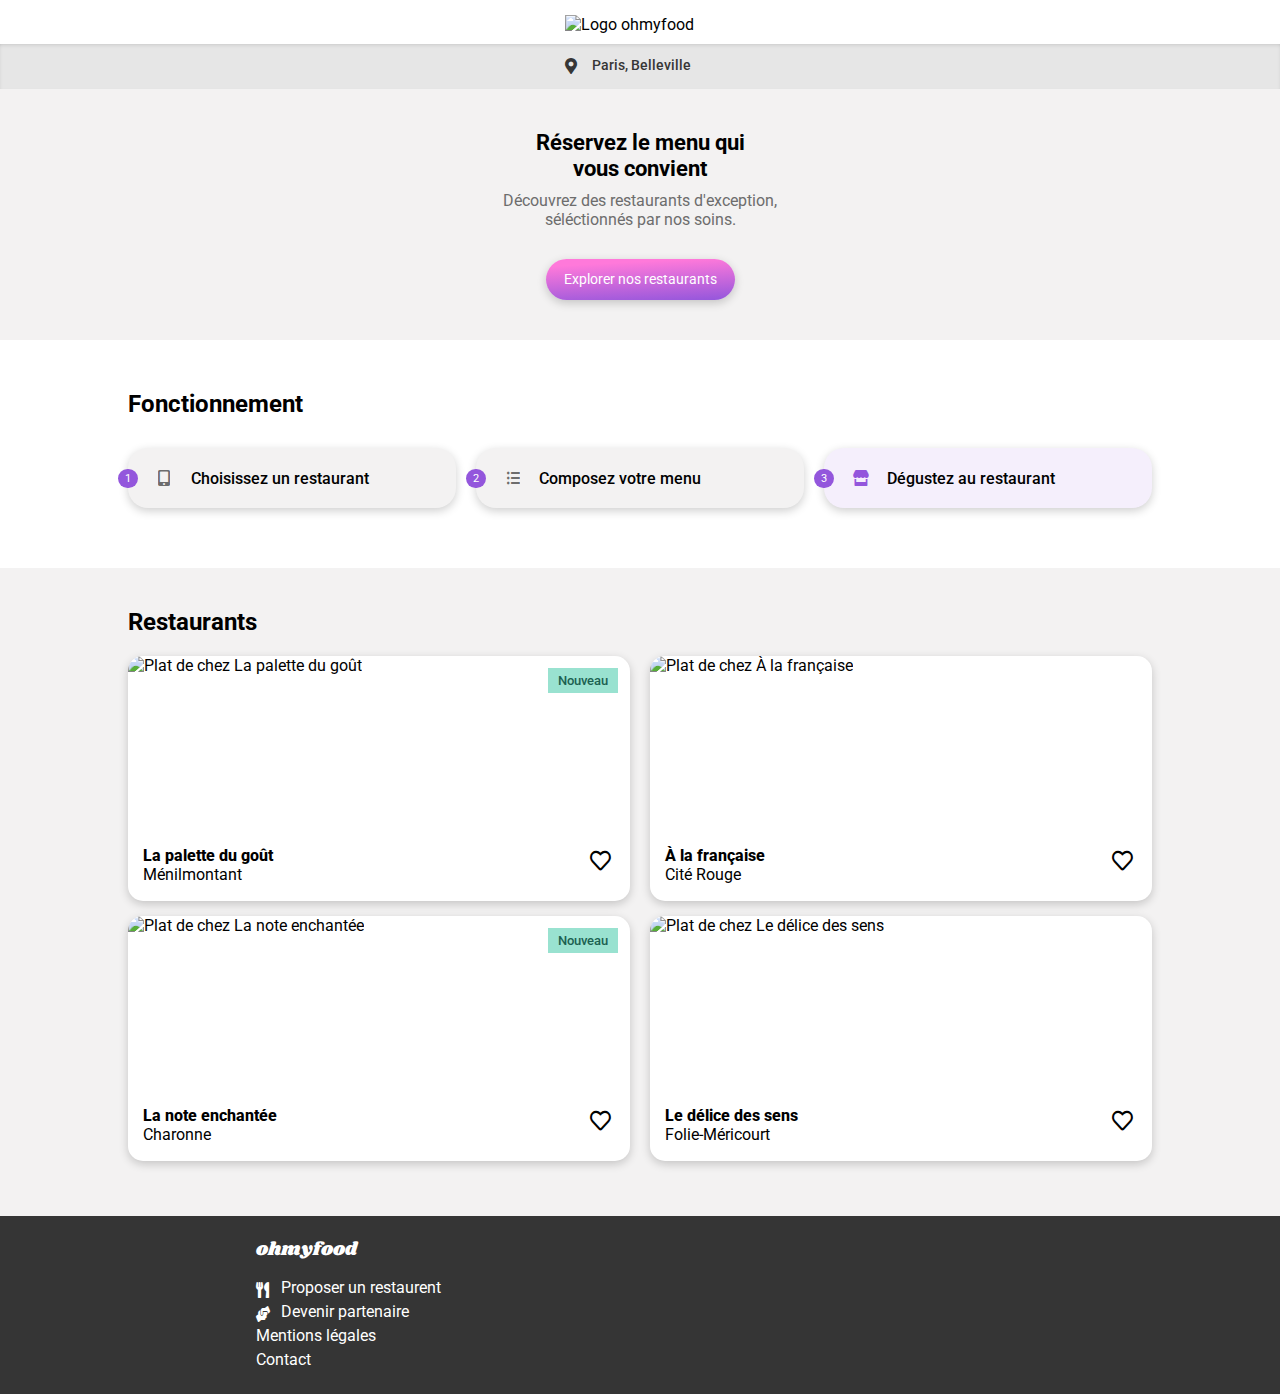
==== index.html @ 3e58fa74 "index" ====
<!DOCTYPE html>
<html lang="fr">
    <head>
        <!-- Title Bar -->
        <title>ohmyfood</title>

        <!-- Meta -->
        <meta charset="utf-8" />
        <meta name="viewport" content="width=device-width, initial-scale=1.0">

        <!-- CSS -->
        <link rel="stylesheet" type="text/css" href="sass/style_accueil.css" />

        <!-- FontAwesome -->
        <link rel="stylesheet" href="https://cdnjs.cloudflare.com/ajax/libs/font-awesome/5.15.4/css/all.min.css">
    </head>

    <body>
        <header>
            <!-- Logo -->
            <div class="logo">
                <img src="images/logo/ohmyfood.png" alt="Logo ohmyfood">
            </div>
        </header>
        
        <main>
            <!-- Location -->
            <div class="location">
                <div class="location__logo">
                    <i class="fas fa-map-marker-alt"></i>
                </div>

                <p class="location__text">
                    Paris, Belleville
                </p>
            </div>

            <!-- Reservation -->
            <div class="reservation">
                <h2 class="reservation__title">
                    Réservez le menu qui<br>
                    vous convient
                </h2>

                <p class="reservation__subtitle">
                    Découvrez des restaurants d'exception,<br>
                    séléctionnés par nos soins.
                </p>

                <a href="#restaurants" class="reservation__button">
                    Explorer nos restaurants
                </a>
            </div>

            <!-- Functioning -->
            <div class="functioning">
                <h2 class="functioning__title">
                    Fonctionnement
                </h2>

                <div class="functioning__block">
                    <div class="functioning__block__case">
                        <span class="functioning__block__case__number">
                            1
                        </span>

                        <div class="functioning__block__case__logo">
                            <i class="fas fa-mobile-alt"></i>
                        </div>

                        <p class="functioning__block__case__text">
                            Choisissez un restaurant
                        </p>
                    </div>

                    <div class="functioning__block__case">
                        <span class="functioning__block__case__number">
                            2
                        </span>

                        <div class="functioning__block__case__logo">
                            <i class="fas fa-list-ul"></i>
                        </div>

                        <p class="functioning__block__case__text">
                            Composez votre menu
                        </p>
                    </div>

                    <div class="functioning__block__case functioning__block__case--modifer">
                        <span class="functioning__block__case__number">
                            3
                        </span>

                        <div class="functioning__block__case__logo functioning__block__case__logo--modifer">
                            <i class="fas fa-store"></i>
                        </div>

                        <p class="functioning__block__case__text">
                            Dégustez au restaurant
                        </p>
                    </div>
                </div>
            </div>

            <!-- Restaurants -->
            <section id="restaurants">
                <div class="restaurants">
                    <h2 class="restaurants__title">
                        Restaurants
                    </h2>
                    
                    <div class="restaurants__case">
                        <a href="menu/menu-1.html">
                            <div class="restaurants__case__block">
                                <div class="restaurants__case__block__image">
                                    <img src="images/restaurants/jay-wennington-N_Y88TWmGwA-unsplash.jpg" alt="Plat de chez La palette du goût" class="restaurants__case__block__image--modifer-b">
                                    
                                    <p class="restaurants__case__block__image__new">
                                        Nouveau
                                    </p>
                                </div>
        
                                <div class="restaurants__case__block__meals">
                                    <div class="restaurants__case__block__meals__text">
                                        <span class="restaurants__case__block__meals__text--modifer">
                                            La palette du goût<br>
                                        </span>
                                        Ménilmontant
                                    </div>
        
                                    <div class="restaurants__case__block__meals__heart">
                                        <i class="far fa-heart hollow"></i>
                                        <i class="fas fa-heart full"></i>
                                    </div>
                                </div>
                            </div>
                        </a>
        
                        <a href="menu/menu-2.html">
                            <div class="restaurants__case__block">
                                <div class="restaurants__case__block__image">
                                    <img src="images/restaurants/stil-u2Lp8tXIcjw-unsplash.jpg" alt="Plat de chez La note enchantée" class="restaurants__case__block__image--modifer">
                                    
                                    <p class="restaurants__case__block__image__new">
                                        Nouveau
                                    </p>
                                </div>
        
                                <div class="restaurants__case__block__meals">
                                    <div class="restaurants__case__block__meals__text">
                                        <span class="restaurants__case__block__meals__text--modifer">
                                            La note enchantée<br>
                                        </span>
                                        Charonne
                                    </div>
        
                                    <div class="restaurants__case__block__meals__heart">
                                        <i class="far fa-heart hollow"></i>
                                        <i class="fas fa-heart full"></i>
                                    </div>
                                </div>
                            </div>
                        </a>
                    </div>

                    <div class="restaurants__case">
                        <a href="menu/menu-3.html">
                            <div class="restaurants__case__block">
                                <div class="restaurants__case__block__image">
                                    <img src="images/restaurants/toa-heftiba-DQKerTsQwi0-unsplash.jpg" alt="Plat de chez À la française" class="restaurants__case__block__image--modifer-b">
                                </div>
        
                                <div class="restaurants__case__block__meals">
                                    <div class="restaurants__case__block__meals__text">
                                        <span class="restaurants__case__block__meals__text--modifer">
                                            À la française<br>
                                        </span>
                                        Cité Rouge
                                    </div>
        
                                    <div class="restaurants__case__block__meals__heart">
                                        <i class="far fa-heart hollow"></i>
                                        <i class="fas fa-heart full"></i>
                                    </div>
                                </div>
                            </div>
                        </a>
        
                        <a href="menu/menu-4.html">
                            <div class="restaurants__case__block">
                                <div class="restaurants__case__block__image">
                                    <img src="images/restaurants/louis-hansel-shotsoflouis-qNBGVyOCY8Q-unsplash.jpg"
                                    alt="Plat de chez Le délice des sens" class="restaurants__case__block__image--modifer-b">
                                </div>
        
                                <div class="restaurants__case__block__meals">
                                    <div class="restaurants__case__block__meals__text">
                                        <span class="restaurants__case__block__meals__text--modifer">
                                            Le délice des sens<br>
                                        </span>
                                        Folie-Méricourt
                                    </div>
        
                                    <div class="restaurants__case__block__meals__heart">
                                        <i class="far fa-heart hollow"></i>
                                        <i class="fas fa-heart full"></i>
                                    </div>
                                </div>
                            </div>
                        </a>
                    </div>
                </div>
            </section>
        </main>

        <footer>
            <div class="footer">
                <div class="footer__block">
                    <h3 class="footer__block__title">
                        ohmyfood
                    </h3>
    
                    <div class="footer__block__row">
                        <div class="footer__block__row__logo">
                            <i class="fas fa-utensils"></i>
                        </div>
    
                        <a href="#" class="footer__block__row__text">
                            Proposer un restaurent
                        </a>
                    </div>
    
                    <div class="footer__block__row">
                        <div class="footer__block__row__logo">
                            <i class="fas fa-hands-helping"></i>
                        </div>
    
                        <a href="#" class="footer__block__row__text">
                            Devenir partenaire
                        </a>
                    </div>
    
                    <a href="#" class="footer__block__text">
                        Mentions légales
                    </a>
    
                    <a class="footer__block__text" href="mailto:contact@ohmyfood.com">
                        Contact
                    </a>
                </div>
            </div>
        </footer>
    </body>
</html>
---- sass/style_accueil.css ----
@import url("https://fonts.googleapis.com/css2?family=Roboto:wght@100;300;400;500;700;900&family=Shrikhand&display=swap");
* {
  margin: 0;
  padding: 0;
  -webkit-box-sizing: border-box;
          box-sizing: border-box;
  font-family: 'Roboto', sans-serif;
}

a {
  text-decoration: none;
  color: initial;
}

.logo {
  display: -webkit-box;
  display: -ms-flexbox;
  display: flex;
  -webkit-box-pack: center;
      -ms-flex-pack: center;
          justify-content: center;
  max-width: 375px;
  margin: auto;
  padding: 15px 0 10px 0;
}

.logo > img {
  width: 40%;
}

.location {
  display: -webkit-box;
  display: -ms-flexbox;
  display: flex;
  -webkit-box-pack: center;
      -ms-flex-pack: center;
          justify-content: center;
  padding: 13px 0;
  background: #e6e6e6;
  -webkit-box-shadow: inset 0 2px 10px -8px black;
          box-shadow: inset 0 2px 10px -8px black;
  color: #363636;
}

.location__logo {
  position: relative;
  right: 20px;
}

.location__text {
  position: relative;
  right: 5px;
  font-size: 90%;
  font-weight: 500;
}

.reservation {
  display: -webkit-box;
  display: -ms-flexbox;
  display: flex;
  -webkit-box-orient: vertical;
  -webkit-box-direction: normal;
      -ms-flex-direction: column;
          flex-direction: column;
  -webkit-box-align: center;
      -ms-flex-align: center;
          align-items: center;
  padding: 40px 0;
  background: #f3f2f2;
  text-align-last: center;
}

.reservation__title {
  margin-bottom: 10px;
  font-size: 140%;
}

.reservation__subtitle {
  margin-bottom: 30px;
  color: #6d6d6d;
}

.reservation__button {
  -webkit-box-shadow: 0 3px 10px 0 #00000031;
          box-shadow: 0 3px 10px 0 #00000031;
  padding: 12px 18px;
  border: none;
  background: linear-gradient(-3deg, #9356DC 0%, #FF79DA 85%);
  border-radius: 30px;
  font-size: 90%;
  color: white;
  cursor: pointer;
  -webkit-transition: all 200ms;
  transition: all 200ms;
}

.reservation__button:hover {
  -webkit-box-shadow: 0px 3px 10px 0px #00000071;
          box-shadow: 0px 3px 10px 0px #00000071;
  -webkit-filter: brightness(105%);
          filter: brightness(105%);
  -webkit-transform: scale(1.05);
          transform: scale(1.05);
}

.functioning {
  width: 90%;
  max-width: 1024px;
  margin: auto;
  padding: 50px 0;
}

.functioning__title {
  margin-bottom: 20px;
}

.functioning__block {
  display: -webkit-box;
  display: -ms-flexbox;
  display: flex;
  -webkit-box-orient: vertical;
  -webkit-box-direction: normal;
      -ms-flex-direction: column;
          flex-direction: column;
  -webkit-box-align: end;
      -ms-flex-align: end;
          align-items: flex-end;
}

@media screen and (min-width: 1024px) {
  .functioning__block {
    -webkit-box-orient: horizontal;
    -webkit-box-direction: normal;
        -ms-flex-direction: row;
            flex-direction: row;
    -webkit-box-pack: justify;
        -ms-flex-pack: justify;
            justify-content: space-between;
  }
}

.functioning__block__case {
  -webkit-box-shadow: 0 3px 10px 0 #00000031;
          box-shadow: 0 3px 10px 0 #00000031;
  display: -webkit-box;
  display: -ms-flexbox;
  display: flex;
  -webkit-box-align: center;
      -ms-flex-align: center;
          align-items: center;
  width: 95%;
  height: 60px;
  margin: 10px 0;
  border-radius: 20px;
  background: #f3f2f2;
}

@media screen and (min-width: 1024px) {
  .functioning__block__case {
    width: 32%;
  }
}

.functioning__block__case--modifer {
  background: #9256dc18;
}

.functioning__block__case__number {
  position: relative;
  right: 10px;
  padding: 3px 7px;
  border-radius: 30px;
  background: #9356DC;
  color: white;
  font-size: 70%;
}

.functioning__block__case__logo {
  display: -webkit-box;
  display: -ms-flexbox;
  display: flex;
  -webkit-box-pack: center;
      -ms-flex-pack: center;
          justify-content: center;
  width: 10%;
  color: #6d6d6d;
}

.functioning__block__case__logo--modifer {
  color: #9356DC;
}

.functioning__block__case__logo .fa-mobile-alt {
  -webkit-transform: scale(1.2, 1);
          transform: scale(1.2, 1);
}

.functioning__block__case__logo .fa-list-ul {
  -webkit-transform: scale(0.8, 1);
          transform: scale(0.8, 1);
}

.functioning__block__case__logo .fa-store {
  -webkit-transform: scale(0.8, 1);
          transform: scale(0.8, 1);
}

.functioning__block__case__text {
  margin-left: 10px;
  font-weight: 500;
}

#restaurants {
  background: #f3f2f2;
}

.restaurants {
  width: 90%;
  max-width: 1024px;
  margin: auto;
  padding: 40px 0px;
  background: #f3f2f2;
}

@media screen and (min-width: 1024px) {
  .restaurants {
    display: -webkit-box;
    display: -ms-flexbox;
    display: flex;
    -ms-flex-wrap: wrap;
        flex-wrap: wrap;
    -webkit-box-pack: justify;
        -ms-flex-pack: justify;
            justify-content: space-between;
  }
}

.restaurants__title {
  margin-bottom: 20px;
}

@media screen and (min-width: 1024px) {
  .restaurants__title {
    width: 100%;
  }
}

@media screen and (min-width: 1024px) {
  .restaurants__case {
    width: 49%;
  }
}

.restaurants__case__block {
  -webkit-box-shadow: 0 3px 10px 0 #00000031;
          box-shadow: 0 3px 10px 0 #00000031;
  height: 245px;
  margin-bottom: 15px;
  border-radius: 15px;
  background: white;
  overflow: hidden;
  -webkit-transition: all 200ms;
  transition: all 200ms;
}

@media screen and (min-width: 1024px) {
  .restaurants__case__block {
    width: 100%;
  }
}

.restaurants__case__block:hover {
  -webkit-box-shadow: 0px 3px 10px 0px #00000071;
          box-shadow: 0px 3px 10px 0px #00000071;
  -webkit-filter: brightness(105%);
          filter: brightness(105%);
  -webkit-transform: scale(1.01);
          transform: scale(1.01);
}

.restaurants__case__block__image {
  position: relative;
  height: 175px;
  overflow: hidden;
}

.restaurants__case__block__image > img {
  width: 102%;
  height: 175px;
  -o-object-fit: cover;
     object-fit: cover;
}

@media screen and (min-width: 425px) {
  .restaurants__case__block__image > img {
    -o-object-position: calc(0% + 0%) 62%;
       object-position: calc(0% + 0%) 62%;
  }
}

.restaurants__case__block__image--modifer {
  -o-object-position: calc(0% + 0%) 62%;
     object-position: calc(0% + 0%) 62%;
}

.restaurants__case__block__image--modifer-b {
  -o-object-position: bottom;
     object-position: bottom;
}

.restaurants__case__block__image__new {
  position: absolute;
  top: 12px;
  right: 12px;
  display: -webkit-box;
  display: -ms-flexbox;
  display: flex;
  -webkit-box-pack: end;
      -ms-flex-pack: end;
          justify-content: flex-end;
  padding: 5px 10px;
  background: #99E2D0;
  color: #1b6150;
  font-size: 80%;
  font-weight: 500;
}

.restaurants__case__block__meals {
  display: -webkit-box;
  display: -ms-flexbox;
  display: flex;
  -webkit-box-pack: justify;
      -ms-flex-pack: justify;
          justify-content: space-between;
}

.restaurants__case__block__meals__text {
  margin: 15px;
}

.restaurants__case__block__meals__text--modifer {
  font-weight: 800;
}

.restaurants__case__block__meals__heart {
  margin: 22px;
  cursor: pointer;
}

.restaurants__case__block__meals__heart .hollow {
  position: absolute;
  -webkit-transform: scale(1.3, 1.4);
          transform: scale(1.3, 1.4);
  opacity: 100%;
}

.restaurants__case__block__meals__heart .hollow:hover {
  opacity: 0%;
}

.restaurants__case__block__meals__heart .full {
  -webkit-transform: scale(1.3, 1.4);
          transform: scale(1.3, 1.4);
  opacity: 0%;
}

.restaurants__case__block__meals__heart .full:hover {
  opacity: 100%;
}

.footer {
  background: #353535;
}

.footer__block {
  width: 90%;
  max-width: 768px;
  margin: auto;
  padding: 20px 0;
  color: white;
}

.footer__block__title {
  margin-bottom: 15px;
  font-family: "Shrikhand", sans-serif;
  font-weight: 100;
}

.footer__block__row {
  display: -webkit-box;
  display: -ms-flexbox;
  display: flex;
  -webkit-box-align: center;
      -ms-flex-align: center;
          align-items: center;
}

.footer__block__row__logo .fa-utensils {
  margin-right: 7px;
}

.footer__block__row__logo .fa-hands-helping {
  width: 0%;
  -webkit-transform: scale(0.7, 1);
          transform: scale(0.7, 1);
}

.footer__block__row__text {
  margin: 0 0 5px 5px;
}

.footer__block__text {
  display: -webkit-box;
  display: -ms-flexbox;
  display: flex;
  -webkit-box-orient: vertical;
  -webkit-box-direction: normal;
      -ms-flex-direction: column;
          flex-direction: column;
  margin-bottom: 5px;
}

.footer a {
  color: white;
}

.footer a:hover {
  text-decoration: underline;
}
/*# sourceMappingURL=style_accueil.css.map */
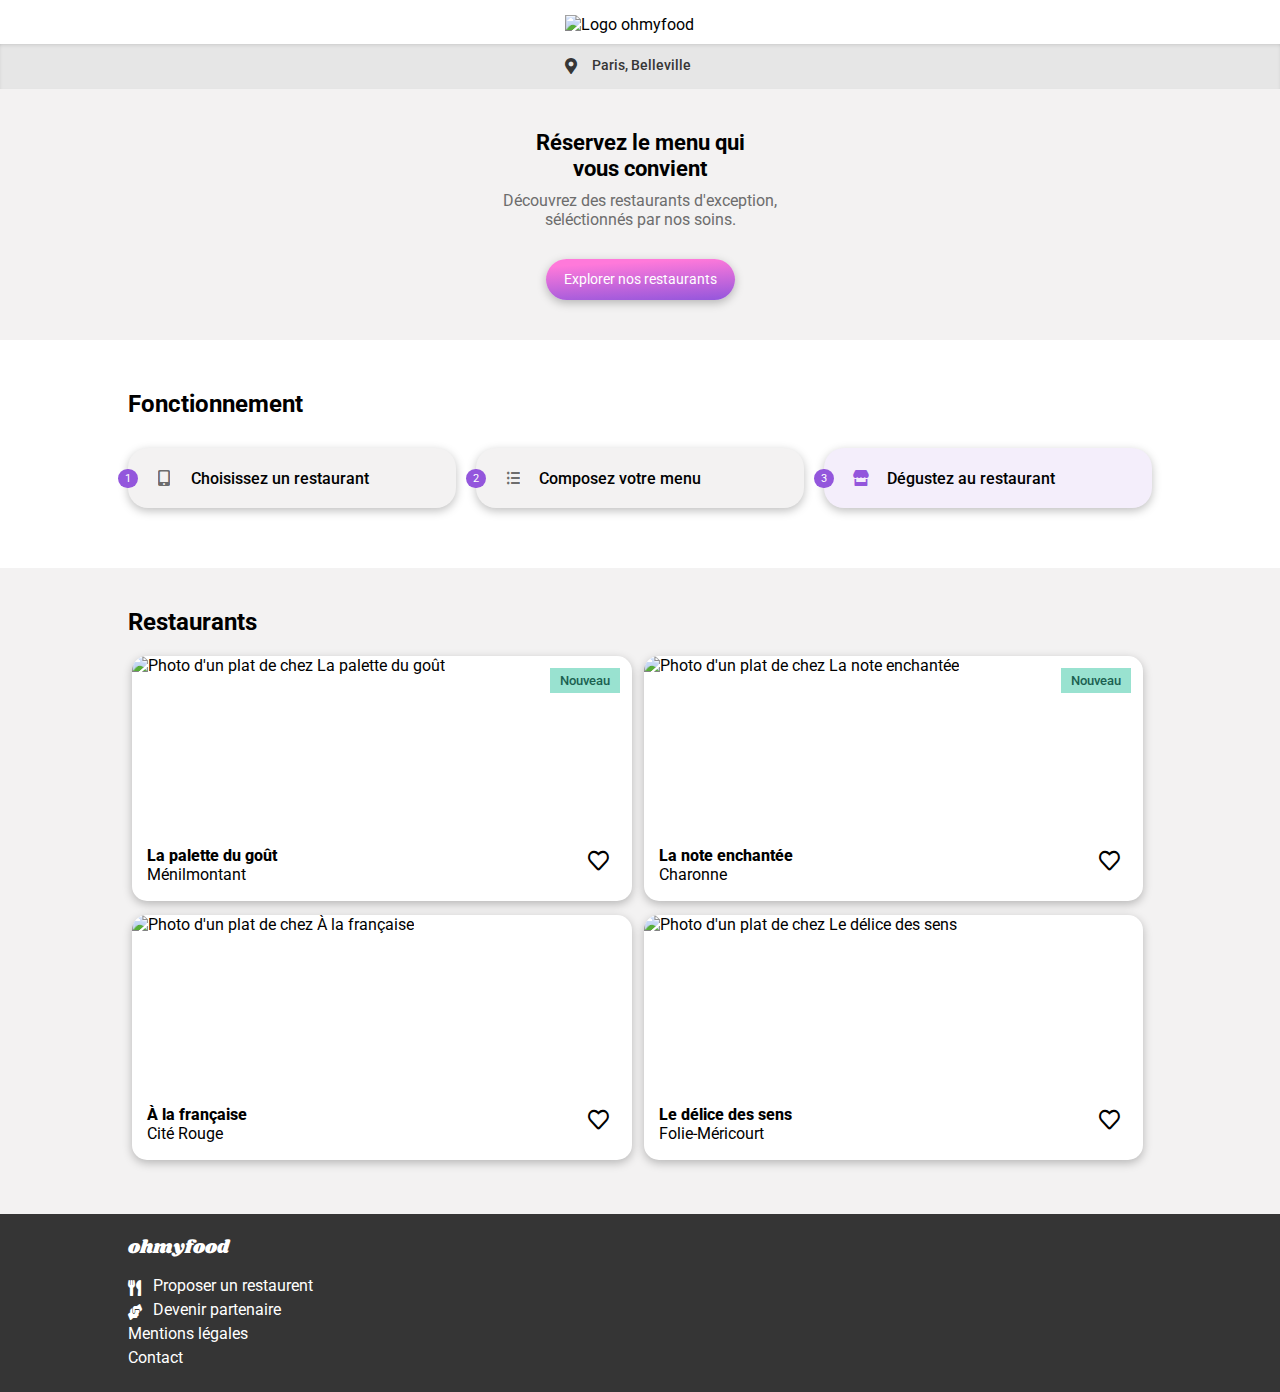
==== commit 144e2cd9: "Animation of the home page + optimization" ====
--- a/index.html
+++ b/index.html
@@ -8,14 +8,39 @@
         <meta charset="utf-8" />
         <meta name="viewport" content="width=device-width, initial-scale=1.0">
 
+        <!-- FontAwesome -->
+        <link rel="stylesheet" href="https://cdnjs.cloudflare.com/ajax/libs/font-awesome/5.15.4/css/all.min.css">
+
         <!-- CSS -->
         <link rel="stylesheet" type="text/css" href="sass/style_accueil.css" />
-
-        <!-- FontAwesome -->
-        <link rel="stylesheet" href="https://cdnjs.cloudflare.com/ajax/libs/font-awesome/5.15.4/css/all.min.css">
     </head>
 
     <body>
+
+        <!-- Loading spinner -->
+        <div class="loading">
+
+            <!-- Block -->
+            <div class="loading__spinner">
+
+                <!-- Reverse bar -->
+                <div class="loading__spinner__bar loading__spinner__bar--3 loading__spinner__bar--3--reverse"></div>
+                <div class="loading__spinner__bar loading__spinner__bar--2 loading__spinner__bar--2--reverse"></div>
+                <div class="loading__spinner__bar loading__spinner__bar--1 loading__spinner__bar--1--reverse"></div>
+
+                <!-- Text -->
+                <div class="loading__spinner__text">
+                    CHARGEMENT...
+                </div>
+
+                <!-- Bar -->
+                <div class="loading__spinner__bar loading__spinner__bar--1"></div>
+                <div class="loading__spinner__bar loading__spinner__bar--2"></div>
+                <div class="loading__spinner__bar loading__spinner__bar--3"></div>
+            </div>
+        </div>
+
+        <!-- Header -->
         <header>
             <!-- Logo -->
             <div class="logo">
@@ -23,139 +48,204 @@
             </div>
         </header>
         
+        <!-- Main -->
         <main>
             <!-- Location -->
             <div class="location">
+
+                <!-- Logo -->
                 <div class="location__logo">
                     <i class="fas fa-map-marker-alt"></i>
                 </div>
 
+                <!-- Text -->
                 <p class="location__text">
                     Paris, Belleville
                 </p>
             </div>
 
-            <!-- Reservation -->
-            <div class="reservation">
-                <h2 class="reservation__title">
-                    Réservez le menu qui<br>
-                    vous convient
-                </h2>
-
-                <p class="reservation__subtitle">
-                    Découvrez des restaurants d'exception,<br>
-                    séléctionnés par nos soins.
-                </p>
-
-                <a href="#restaurants" class="reservation__button">
-                    Explorer nos restaurants
-                </a>
-            </div>
-
-            <!-- Functioning -->
-            <div class="functioning">
-                <h2 class="functioning__title">
-                    Fonctionnement
-                </h2>
-
-                <div class="functioning__block">
-                    <div class="functioning__block__case">
-                        <span class="functioning__block__case__number">
-                            1
-                        </span>
-
-                        <div class="functioning__block__case__logo">
-                            <i class="fas fa-mobile-alt"></i>
-                        </div>
-
-                        <p class="functioning__block__case__text">
-                            Choisissez un restaurant
-                        </p>
-                    </div>
-
-                    <div class="functioning__block__case">
-                        <span class="functioning__block__case__number">
-                            2
-                        </span>
-
-                        <div class="functioning__block__case__logo">
-                            <i class="fas fa-list-ul"></i>
-                        </div>
-
-                        <p class="functioning__block__case__text">
-                            Composez votre menu
-                        </p>
-                    </div>
-
-                    <div class="functioning__block__case functioning__block__case--modifer">
-                        <span class="functioning__block__case__number">
-                            3
-                        </span>
-
-                        <div class="functioning__block__case__logo functioning__block__case__logo--modifer">
-                            <i class="fas fa-store"></i>
-                        </div>
-
-                        <p class="functioning__block__case__text">
-                            Dégustez au restaurant
-                        </p>
-                    </div>
-                </div>
-            </div>
-
-            <!-- Restaurants -->
+            <!-- Section 1 -->
+            <section id="reservation">
+
+                <!-- Reservation -->
+                <div class="reservation">
+
+                    <!-- Ttile -->
+                    <h2 class="reservation__title">
+                        Réservez le menu qui<br>
+                        vous convient
+                    </h2>
+
+                    <!-- Subtitle -->
+                    <p class="reservation__subtitle">
+                        Découvrez des restaurants d'exception,<br>
+                        séléctionnés par nos soins.
+                    </p>
+
+                    <!-- Button -->
+                    <a href="#restaurants" class="reservation__button">
+                        Explorer nos restaurants
+                    </a>
+                </div>
+            </section>
+
+            <!-- Section 2 -->
+            <section id="functioning">
+
+                <!-- Functioning -->
+                <div class="functioning">
+
+                    <!-- Title -->
+                    <h2 class="functioning__title">
+                        Fonctionnement
+                    </h2>
+
+                    <!-- Block -->
+                    <div class="functioning__block">
+
+                        <!-- Block 1 -->
+                        <div class="functioning__block__case">
+
+                            <!-- Number -->
+                            <span class="functioning__block__case__number">
+                                1
+                            </span>
+
+                            <!-- Logo -->
+                            <div class="functioning__block__case__logo">
+                                <i class="fas fa-mobile-alt"></i>
+                            </div>
+
+                            <!-- Text -->
+                            <p class="functioning__block__case__text">
+                                Choisissez un restaurant
+                            </p>
+                        </div>
+
+                        <!-- Block 2 -->
+                        <div class="functioning__block__case">
+
+                            <!-- Number -->
+                            <span class="functioning__block__case__number">
+                                2
+                            </span>
+
+                            <!-- Logo -->
+                            <div class="functioning__block__case__logo">
+                                <i class="fas fa-list-ul"></i>
+                            </div>
+
+                            <!-- Text -->
+                            <p class="functioning__block__case__text">
+                                Composez votre menu
+                            </p>
+                        </div>
+
+                        <!-- Block 3 -->
+                        <div class="functioning__block__case functioning__block__case--modifer">
+
+                            <!-- Number -->
+                            <span class="functioning__block__case__number">
+                                3
+                            </span>
+
+                            <!-- Logo -->
+                            <div class="functioning__block__case__logo functioning__block__case__logo--modifer">
+                                <i class="fas fa-store"></i>
+                            </div>
+
+                            <!-- Text -->
+                            <p class="functioning__block__case__text">
+                                Dégustez au restaurant
+                            </p>
+                        </div>
+                    </div>
+                </div>
+            </section>
+
+            <!-- Section 3 -->
             <section id="restaurants">
+
+                <!-- Restaurants -->
                 <div class="restaurants">
+
+                    <!-- Title -->
                     <h2 class="restaurants__title">
                         Restaurants
                     </h2>
                     
+                    <!-- Row block -->
                     <div class="restaurants__case">
+
+                        <!-- Link -->
                         <a href="menu/menu-1.html">
+
+                            <!-- Block -->
                             <div class="restaurants__case__block">
+
+                                <!-- Image + New -->
                                 <div class="restaurants__case__block__image">
-                                    <img src="images/restaurants/jay-wennington-N_Y88TWmGwA-unsplash.jpg" alt="Plat de chez La palette du goût" class="restaurants__case__block__image--modifer-b">
-                                    
+
+                                    <!-- Image -->
+                                    <img src="images/restaurants/jay-wennington-N_Y88TWmGwA-unsplash.jpg" alt="Photo d'un plat de chez La palette du goût" class="restaurants__case__block__image--modifer-b">
+                                    
+                                    <!-- New -->
                                     <p class="restaurants__case__block__image__new">
                                         Nouveau
                                     </p>
                                 </div>
-        
-                                <div class="restaurants__case__block__meals">
-                                    <div class="restaurants__case__block__meals__text">
-                                        <span class="restaurants__case__block__meals__text--modifer">
+                                
+                                <!-- Restaurant name + Heart -->
+                                <div class="restaurants__case__block__row">
+
+                                    <!-- Restaurant name -->
+                                    <div class="restaurants__case__block__row__text">
+                                        <span class="restaurants__case__block__row__text--modifer">
                                             La palette du goût<br>
                                         </span>
                                         Ménilmontant
                                     </div>
-        
-                                    <div class="restaurants__case__block__meals__heart">
+                                    
+                                    <!-- Heart -->
+                                    <div class="restaurants__case__block__row__heart">
                                         <i class="far fa-heart hollow"></i>
                                         <i class="fas fa-heart full"></i>
                                     </div>
                                 </div>
                             </div>
                         </a>
-        
+                        
+                        <!-- Link -->
                         <a href="menu/menu-2.html">
+
+                            <!-- Block -->
                             <div class="restaurants__case__block">
+
+                                <!-- Image + New -->
                                 <div class="restaurants__case__block__image">
-                                    <img src="images/restaurants/stil-u2Lp8tXIcjw-unsplash.jpg" alt="Plat de chez La note enchantée" class="restaurants__case__block__image--modifer">
-                                    
+
+                                    <!-- Image -->
+                                    <img src="images/restaurants/stil-u2Lp8tXIcjw-unsplash.jpg" alt="Photo d'un plat de chez La note enchantée" class="restaurants__case__block__image--modifer">
+                                    
+                                    <!-- New -->
                                     <p class="restaurants__case__block__image__new">
                                         Nouveau
                                     </p>
                                 </div>
-        
-                                <div class="restaurants__case__block__meals">
-                                    <div class="restaurants__case__block__meals__text">
-                                        <span class="restaurants__case__block__meals__text--modifer">
+                                
+                                <!-- Restaurant name + Heart -->
+                                <div class="restaurants__case__block__row">
+
+                                    <!-- Restaurant name -->
+                                    <div class="restaurants__case__block__row__text">
+                                        <span class="restaurants__case__block__row__text--modifer">
                                             La note enchantée<br>
                                         </span>
                                         Charonne
                                     </div>
-        
-                                    <div class="restaurants__case__block__meals__heart">
+                                    
+                                    <!-- Heart -->
+                                    <div class="restaurants__case__block__row__heart">
                                         <i class="far fa-heart hollow"></i>
                                         <i class="fas fa-heart full"></i>
                                     </div>
@@ -164,45 +254,64 @@
                         </a>
                     </div>
 
+                    <!-- Row Block -->
                     <div class="restaurants__case">
+
+                        <!-- Link -->
                         <a href="menu/menu-3.html">
+
+                            <!-- Block -->
                             <div class="restaurants__case__block">
+
+                                <!-- Image -->
                                 <div class="restaurants__case__block__image">
-                                    <img src="images/restaurants/toa-heftiba-DQKerTsQwi0-unsplash.jpg" alt="Plat de chez À la française" class="restaurants__case__block__image--modifer-b">
+                                    <img src="images/restaurants/toa-heftiba-DQKerTsQwi0-unsplash.jpg" alt="Photo d'un plat de chez À la française" class="restaurants__case__block__image--modifer-b">
                                 </div>
         
-                                <div class="restaurants__case__block__meals">
-                                    <div class="restaurants__case__block__meals__text">
-                                        <span class="restaurants__case__block__meals__text--modifer">
+                                <!-- Restaurant name + Heart -->
+                                <div class="restaurants__case__block__row">
+
+                                    <!-- Restaurant name -->
+                                    <div class="restaurants__case__block__row__text">
+                                        <span class="restaurants__case__block__row__text--modifer">
                                             À la française<br>
                                         </span>
                                         Cité Rouge
                                     </div>
-        
-                                    <div class="restaurants__case__block__meals__heart">
+                                    
+                                    <!-- Heart -->
+                                    <div class="restaurants__case__block__row__heart">
                                         <i class="far fa-heart hollow"></i>
                                         <i class="fas fa-heart full"></i>
                                     </div>
                                 </div>
                             </div>
                         </a>
-        
+                        
+                        <!-- Link -->
                         <a href="menu/menu-4.html">
+
+                            <!-- Block -->
                             <div class="restaurants__case__block">
+
+                                <!-- Image -->
                                 <div class="restaurants__case__block__image">
-                                    <img src="images/restaurants/louis-hansel-shotsoflouis-qNBGVyOCY8Q-unsplash.jpg"
-                                    alt="Plat de chez Le délice des sens" class="restaurants__case__block__image--modifer-b">
-                                </div>
-        
-                                <div class="restaurants__case__block__meals">
-                                    <div class="restaurants__case__block__meals__text">
-                                        <span class="restaurants__case__block__meals__text--modifer">
+                                    <img src="images/restaurants/louis-hansel-shotsoflouis-qNBGVyOCY8Q-unsplash.jpg" alt="Photo d'un plat de chez Le délice des sens" class="restaurants__case__block__image--modifer-b">
+                                </div>
+                                
+                                <!-- Restaurant name + Heart -->
+                                <div class="restaurants__case__block__row">
+
+                                    <!-- Restaurant name -->
+                                    <div class="restaurants__case__block__row__text">
+                                        <span class="restaurants__case__block__row__text--modifer">
                                             Le délice des sens<br>
                                         </span>
                                         Folie-Méricourt
                                     </div>
-        
-                                    <div class="restaurants__case__block__meals__heart">
+                                    
+                                    <!-- Heart -->
+                                    <div class="restaurants__case__block__row__heart">
                                         <i class="far fa-heart hollow"></i>
                                         <i class="fas fa-heart full"></i>
                                     </div>
@@ -214,37 +323,53 @@
             </section>
         </main>
 
+        <!-- Footer -->
         <footer>
+            <!-- Background -->
             <div class="footer">
+
+                <!-- Block -->
                 <div class="footer__block">
+
+                    <!-- Site name -->
                     <h3 class="footer__block__title">
                         ohmyfood
                     </h3>
-    
+                    
+                    <!-- Logo + text -->
                     <div class="footer__block__row">
+
+                        <!-- Logo -->
                         <div class="footer__block__row__logo">
                             <i class="fas fa-utensils"></i>
                         </div>
-    
+                        
+                        <!-- Text -->
                         <a href="#" class="footer__block__row__text">
                             Proposer un restaurent
                         </a>
                     </div>
-    
+                    
+                    <!-- Logo + text -->
                     <div class="footer__block__row">
+
+                        <!-- Logo -->
                         <div class="footer__block__row__logo">
                             <i class="fas fa-hands-helping"></i>
                         </div>
-    
+                        
+                        <!-- Text -->
                         <a href="#" class="footer__block__row__text">
                             Devenir partenaire
                         </a>
                     </div>
-    
+                    
+                    <!-- Text -->
                     <a href="#" class="footer__block__text">
                         Mentions légales
                     </a>
-    
+                    
+                    <!-- Text + mail link -->
                     <a class="footer__block__text" href="mailto:contact@ohmyfood.com">
                         Contact
                     </a>
--- a/sass/style_accueil.css
+++ b/sass/style_accueil.css
@@ -10,6 +10,95 @@
 a {
   text-decoration: none;
   color: initial;
+}
+
+.loading {
+  visibility: hidden;
+  position: fixed;
+  top: 0;
+  right: 0;
+  bottom: 0;
+  left: 0;
+  z-index: 2;
+  height: 100%;
+  background: white;
+  -webkit-animation: loading 2500ms;
+          animation: loading 2500ms;
+}
+
+.loading__spinner {
+  display: -webkit-box;
+  display: -ms-flexbox;
+  display: flex;
+  -webkit-box-orient: vertical;
+  -webkit-box-direction: normal;
+      -ms-flex-direction: column;
+          flex-direction: column;
+  -webkit-box-pack: center;
+      -ms-flex-pack: center;
+          justify-content: center;
+  -webkit-box-align: center;
+      -ms-flex-align: center;
+          align-items: center;
+  width: 100%;
+  height: 100%;
+}
+
+.loading__spinner__text {
+  margin: 10px 0;
+  padding: 5px 20px;
+  border-radius: 10px;
+  background: linear-gradient(-3deg, #9356DC 0%, #FF79DA 85%);
+  font-size: 200%;
+  font-weight: 600;
+  color: white;
+  -webkit-animation: loading-text 2500ms;
+          animation: loading-text 2500ms;
+}
+
+.loading__spinner__bar {
+  opacity: 0;
+  margin: 5px 0;
+  -webkit-animation: loading-bar 2500ms;
+          animation: loading-bar 2500ms;
+}
+
+.loading__spinner__bar--1 {
+  padding: 10px 500px;
+  background: #9356DC;
+}
+
+.loading__spinner__bar--1--reverse {
+  -webkit-animation: loading-bar-reverse 2500ms;
+          animation: loading-bar-reverse 2500ms;
+}
+
+.loading__spinner__bar--2 {
+  padding: 10px 500px;
+  background: #FF79DA;
+  -webkit-animation-delay: 200ms;
+          animation-delay: 200ms;
+}
+
+.loading__spinner__bar--2--reverse {
+  -webkit-animation: loading-bar-reverse 2500ms;
+          animation: loading-bar-reverse 2500ms;
+  -webkit-animation-delay: 200ms;
+          animation-delay: 200ms;
+}
+
+.loading__spinner__bar--3 {
+  padding: 10px 500px;
+  background: #99E2D0;
+  -webkit-animation-delay: 400ms;
+          animation-delay: 400ms;
+}
+
+.loading__spinner__bar--3--reverse {
+  -webkit-animation: loading-bar-reverse 2500ms;
+          animation: loading-bar-reverse 2500ms;
+  -webkit-animation-delay: 400ms;
+          animation-delay: 400ms;
 }
 
 .logo {
@@ -81,22 +170,22 @@
 }
 
 .reservation__button {
-  -webkit-box-shadow: 0 3px 10px 0 #00000031;
-          box-shadow: 0 3px 10px 0 #00000031;
+  -webkit-box-shadow: 0 3px 10px 0 #00000040;
+          box-shadow: 0 3px 10px 0 #00000040;
   padding: 12px 18px;
   border: none;
+  border-radius: 30px;
   background: linear-gradient(-3deg, #9356DC 0%, #FF79DA 85%);
-  border-radius: 30px;
   font-size: 90%;
   color: white;
   cursor: pointer;
-  -webkit-transition: all 200ms;
-  transition: all 200ms;
+  -webkit-transition: all 300ms;
+  transition: all 300ms;
 }
 
 .reservation__button:hover {
-  -webkit-box-shadow: 0px 3px 10px 0px #00000071;
-          box-shadow: 0px 3px 10px 0px #00000071;
+  -webkit-box-shadow: 0px 3px 10px 0px #00000080;
+          box-shadow: 0px 3px 10px 0px #00000080;
   -webkit-filter: brightness(105%);
           filter: brightness(105%);
   -webkit-transform: scale(1.05);
@@ -140,8 +229,8 @@
 }
 
 .functioning__block__case {
-  -webkit-box-shadow: 0 3px 10px 0 #00000031;
-          box-shadow: 0 3px 10px 0 #00000031;
+  -webkit-box-shadow: 0 3px 10px 0 #00000040;
+          box-shadow: 0 3px 10px 0 #00000040;
   display: -webkit-box;
   display: -ms-flexbox;
   display: flex;
@@ -162,7 +251,7 @@
 }
 
 .functioning__block__case--modifer {
-  background: #9256dc18;
+  background: rgba(147, 86, 220, 0.1);
 }
 
 .functioning__block__case__number {
@@ -171,8 +260,8 @@
   padding: 3px 7px;
   border-radius: 30px;
   background: #9356DC;
+  font-size: 70%;
   color: white;
-  font-size: 70%;
 }
 
 .functioning__block__case__logo {
@@ -229,9 +318,6 @@
     display: flex;
     -ms-flex-wrap: wrap;
         flex-wrap: wrap;
-    -webkit-box-pack: justify;
-        -ms-flex-pack: justify;
-            justify-content: space-between;
   }
 }
 
@@ -240,42 +326,36 @@
 }
 
 @media screen and (min-width: 1024px) {
-  .restaurants__title {
+  .restaurants__case {
     width: 100%;
   }
 }
 
-@media screen and (min-width: 1024px) {
-  .restaurants__case {
-    width: 49%;
-  }
-}
-
 .restaurants__case__block {
-  -webkit-box-shadow: 0 3px 10px 0 #00000031;
-          box-shadow: 0 3px 10px 0 #00000031;
+  -webkit-box-shadow: 0 3px 10px 0 #00000040;
+          box-shadow: 0 3px 10px 0 #00000040;
   height: 245px;
   margin-bottom: 15px;
   border-radius: 15px;
   background: white;
   overflow: hidden;
-  -webkit-transition: all 200ms;
-  transition: all 200ms;
+  -webkit-transition: all 300ms;
+  transition: all 300ms;
 }
 
 @media screen and (min-width: 1024px) {
   .restaurants__case__block {
-    width: 100%;
+    display: inline-block;
+    width: 48.8%;
+    margin: 0 4px 10px 4px;
   }
 }
 
 .restaurants__case__block:hover {
-  -webkit-box-shadow: 0px 3px 10px 0px #00000071;
-          box-shadow: 0px 3px 10px 0px #00000071;
-  -webkit-filter: brightness(105%);
-          filter: brightness(105%);
-  -webkit-transform: scale(1.01);
-          transform: scale(1.01);
+  -webkit-box-shadow: 0px 3px 10px 0px #00000080;
+          box-shadow: 0px 3px 10px 0px #00000080;
+  -webkit-transform: scale(1.03);
+          transform: scale(1.03);
 }
 
 .restaurants__case__block__image {
@@ -320,12 +400,12 @@
           justify-content: flex-end;
   padding: 5px 10px;
   background: #99E2D0;
-  color: #1b6150;
   font-size: 80%;
   font-weight: 500;
-}
-
-.restaurants__case__block__meals {
+  color: #1b6150;
+}
+
+.restaurants__case__block__row {
   display: -webkit-box;
   display: -ms-flexbox;
   display: flex;
@@ -334,38 +414,44 @@
           justify-content: space-between;
 }
 
-.restaurants__case__block__meals__text {
+.restaurants__case__block__row__text {
   margin: 15px;
 }
 
-.restaurants__case__block__meals__text--modifer {
+.restaurants__case__block__row__text--modifer {
   font-weight: 800;
 }
 
-.restaurants__case__block__meals__heart {
-  margin: 22px;
+.restaurants__case__block__row__heart {
+  margin: 22px 42px;
   cursor: pointer;
 }
 
-.restaurants__case__block__meals__heart .hollow {
+.restaurants__case__block__row__heart:hover .hollow {
+  -webkit-animation: heart-reverse 300ms forwards;
+          animation: heart-reverse 300ms forwards;
+}
+
+.restaurants__case__block__row__heart .hollow {
   position: absolute;
   -webkit-transform: scale(1.3, 1.4);
           transform: scale(1.3, 1.4);
-  opacity: 100%;
-}
-
-.restaurants__case__block__meals__heart .hollow:hover {
-  opacity: 0%;
-}
-
-.restaurants__case__block__meals__heart .full {
+}
+
+.restaurants__case__block__row__heart .full {
+  opacity: 0;
+  position: absolute;
   -webkit-transform: scale(1.3, 1.4);
           transform: scale(1.3, 1.4);
-  opacity: 0%;
-}
-
-.restaurants__case__block__meals__heart .full:hover {
-  opacity: 100%;
+  background: linear-gradient(200deg, #9356DC 0%, #FF79DA 100%);
+  background-clip: text;
+  -webkit-background-clip: text;
+  color: transparent;
+}
+
+.restaurants__case__block__row__heart .full:hover {
+  -webkit-animation: heart 300ms forwards ease-out;
+          animation: heart 300ms forwards ease-out;
 }
 
 .footer {
@@ -374,7 +460,7 @@
 
 .footer__block {
   width: 90%;
-  max-width: 768px;
+  max-width: 1024px;
   margin: auto;
   padding: 20px 0;
   color: white;
@@ -427,4 +513,284 @@
 .footer a:hover {
   text-decoration: underline;
 }
+
+@-webkit-keyframes loading {
+  0% {
+    visibility: visible;
+    opacity: 0.95;
+  }
+  90% {
+    opacity: 0.95;
+  }
+  100% {
+    visibility: hidden;
+    opacity: 0;
+  }
+}
+
+@keyframes loading {
+  0% {
+    visibility: visible;
+    opacity: 0.95;
+  }
+  90% {
+    opacity: 0.95;
+  }
+  100% {
+    visibility: hidden;
+    opacity: 0;
+  }
+}
+
+@-webkit-keyframes loading-text {
+  0% {
+    opacity: 1;
+  }
+  90% {
+    opacity: 1;
+  }
+  100% {
+    opacity: 0;
+  }
+}
+
+@keyframes loading-text {
+  0% {
+    opacity: 1;
+  }
+  90% {
+    opacity: 1;
+  }
+  100% {
+    opacity: 0;
+  }
+}
+
+@-webkit-keyframes loading-bar {
+  0% {
+    opacity: 1;
+    -webkit-transform: translateX(-200%);
+            transform: translateX(-200%);
+  }
+  90% {
+    opacity: 1;
+  }
+  100% {
+    opacity: 0;
+    -webkit-transform: translateX(200%);
+            transform: translateX(200%);
+  }
+}
+
+@keyframes loading-bar {
+  0% {
+    opacity: 1;
+    -webkit-transform: translateX(-200%);
+            transform: translateX(-200%);
+  }
+  90% {
+    opacity: 1;
+  }
+  100% {
+    opacity: 0;
+    -webkit-transform: translateX(200%);
+            transform: translateX(200%);
+  }
+}
+
+@-webkit-keyframes loading-bar-reverse {
+  0% {
+    opacity: 1;
+    -webkit-transform: translateX(200%);
+            transform: translateX(200%);
+  }
+  90% {
+    opacity: 1;
+  }
+  100% {
+    opacity: 0;
+    -webkit-transform: translateX(-200%);
+            transform: translateX(-200%);
+  }
+}
+
+@keyframes loading-bar-reverse {
+  0% {
+    opacity: 1;
+    -webkit-transform: translateX(200%);
+            transform: translateX(200%);
+  }
+  90% {
+    opacity: 1;
+  }
+  100% {
+    opacity: 0;
+    -webkit-transform: translateX(-200%);
+            transform: translateX(-200%);
+  }
+}
+
+@-webkit-keyframes heart {
+  from {
+    opacity: 0;
+  }
+  to {
+    opacity: 1;
+  }
+}
+
+@keyframes heart {
+  from {
+    opacity: 0;
+  }
+  to {
+    opacity: 1;
+  }
+}
+
+@-webkit-keyframes heart-reverse {
+  from {
+    opacity: 1;
+  }
+  to {
+    opacity: 0;
+  }
+}
+
+@keyframes heart-reverse {
+  from {
+    opacity: 1;
+  }
+  to {
+    opacity: 0;
+  }
+}
+
+@-webkit-keyframes case {
+  from {
+    opacity: 0;
+    top: 15px;
+  }
+  to {
+    opacity: 1;
+    top: 0;
+  }
+}
+
+@keyframes case {
+  from {
+    opacity: 0;
+    top: 15px;
+  }
+  to {
+    opacity: 1;
+    top: 0;
+  }
+}
+
+@-webkit-keyframes rotate {
+  from {
+    -webkit-transform: rotate(0);
+            transform: rotate(0);
+  }
+  to {
+    -webkit-transform: rotate(360deg);
+            transform: rotate(360deg);
+  }
+}
+
+@keyframes rotate {
+  from {
+    -webkit-transform: rotate(0);
+            transform: rotate(0);
+  }
+  to {
+    -webkit-transform: rotate(360deg);
+            transform: rotate(360deg);
+  }
+}
+
+@-webkit-keyframes check-box {
+  from {
+    -webkit-transform: scaleX(0);
+            transform: scaleX(0);
+  }
+  to {
+    -webkit-transform: scaleX(1);
+            transform: scaleX(1);
+  }
+}
+
+@keyframes check-box {
+  from {
+    -webkit-transform: scaleX(0);
+            transform: scaleX(0);
+  }
+  to {
+    -webkit-transform: scaleX(1);
+            transform: scaleX(1);
+  }
+}
+
+@-webkit-keyframes check-box-reverse {
+  from {
+    opacity: 1;
+    -webkit-transform: scaleX(1);
+            transform: scaleX(1);
+  }
+  to {
+    opacity: 1;
+    -webkit-transform: scaleX(0);
+            transform: scaleX(0);
+  }
+}
+
+@keyframes check-box-reverse {
+  from {
+    opacity: 1;
+    -webkit-transform: scaleX(1);
+            transform: scaleX(1);
+  }
+  to {
+    opacity: 1;
+    -webkit-transform: scaleX(0);
+            transform: scaleX(0);
+  }
+}
+
+@-webkit-keyframes price {
+  from {
+    margin: 0 8px;
+  }
+  to {
+    margin: 0 50px 0 8px;
+  }
+}
+
+@keyframes price {
+  from {
+    margin: 0 8px;
+  }
+  to {
+    margin: 0 50px 0 8px;
+  }
+}
+
+@-webkit-keyframes price-reverse {
+  from {
+    margin: 0 50px 0 8px;
+  }
+  to {
+    margin: 0 8px;
+  }
+}
+
+@keyframes price-reverse {
+  from {
+    margin: 0 50px 0 8px;
+  }
+  to {
+    margin: 0 8px;
+  }
+}
 /*# sourceMappingURL=style_accueil.css.map */